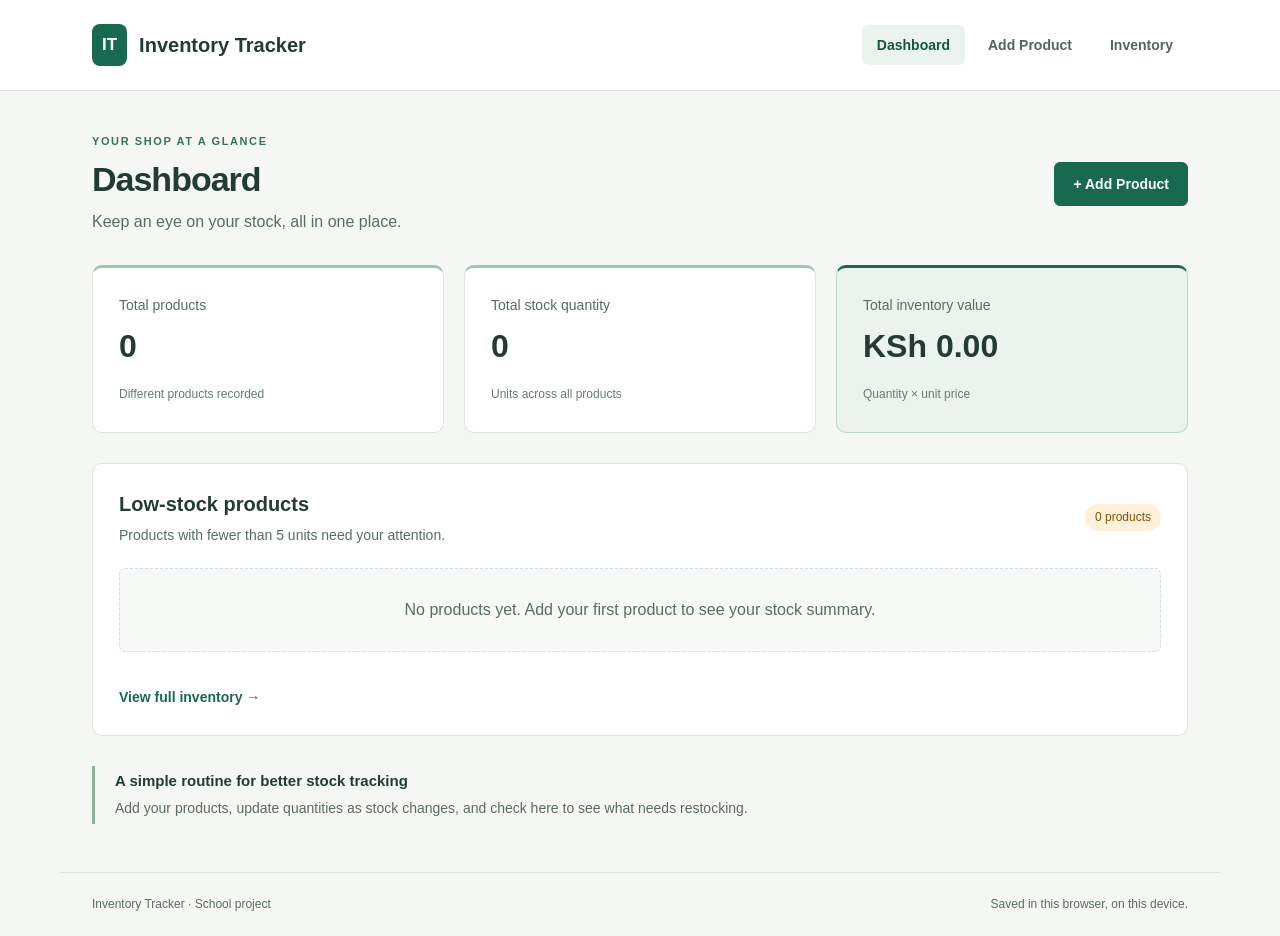
==== index.html @ 6ff9e6d7 "Final application source code" ====
<!DOCTYPE html>
<html lang="en">
<head>
  <meta charset="UTF-8">
  <meta name="viewport" content="width=device-width, initial-scale=1.0">
  <meta name="description" content="A simple inventory tracker for a small shop.">
  <title>Dashboard | Inventory Tracker</title>
  <link rel="stylesheet" href="css/style.css">
  <script src="js/script.js" defer></script>
</head>
<body data-page="dashboard">
  <header class="site-header">
    <div class="header-content">
      <a class="brand" href="index.html"><span class="brand-mark" aria-hidden="true">IT</span> Inventory Tracker</a>
      <nav aria-label="Main navigation">
        <a href="index.html" aria-current="page">Dashboard</a>
        <a href="add-product.html">Add Product</a>
        <a href="inventory.html">Inventory</a>
      </nav>
    </div>
  </header>
  <main>
    <div class="page-heading">
      <div><p class="eyebrow">YOUR SHOP AT A GLANCE</p><h1>Dashboard</h1><p>Keep an eye on your stock, all in one place.</p></div>
      <a class="button" href="add-product.html">+ Add Product</a>
    </div>
    <p id="storage-message" class="message error" role="alert" hidden></p>
    <noscript><p class="message error">Please enable JavaScript to use Inventory Tracker.</p></noscript>
    <section aria-label="Inventory summary" class="summary-grid">
      <div class="summary-card"><p>Total products</p><strong id="total-products">0</strong><span>Different products recorded</span></div>
      <div class="summary-card"><p>Total stock quantity</p><strong id="total-quantity">0</strong><span>Units across all products</span></div>
      <div class="summary-card value-card"><p>Total inventory value</p><strong id="total-value">KSh 0.00</strong><span>Quantity × unit price</span></div>
    </section>
    <section class="panel" aria-labelledby="low-stock-heading">
      <div class="section-heading"><div><h2 id="low-stock-heading">Low-stock products</h2><p>Products with fewer than 5 units need your attention.</p></div><span id="low-stock-count" class="badge low">0 products</span></div>
      <div id="low-stock-list" class="stock-list"></div>
      <p id="dashboard-empty" class="empty-state"></p>
      <a class="text-link" href="inventory.html">View full inventory &rarr;</a>
    </section>
    <section class="note" aria-labelledby="getting-started"><h2 id="getting-started">A simple routine for better stock tracking</h2><p>Add your products, update quantities as stock changes, and check here to see what needs restocking.</p></section>
  </main>
  <footer><p>Inventory Tracker · School project</p><p>Saved in this browser, on this device.</p></footer>
</body>
</html>
---- css/style.css ----
/* Shared styles keep all three pages consistent. */
* { box-sizing: border-box; }
body { margin: 0; font-family: Arial, Helvetica, sans-serif; color: #223b34; background: #f5f7f5; line-height: 1.6; }
a { color: #17694f; }
button, input { font: inherit; }
.site-header { background: white; border-bottom: 1px solid #dce5df; }
.header-content, main, footer { max-width: 1160px; margin: 0 auto; padding-left: 32px; padding-right: 32px; }
.header-content { display: flex; justify-content: space-between; align-items: center; gap: 24px; min-height: 90px; }
.brand { display: flex; align-items: center; gap: 12px; font-weight: bold; font-size: 20px; text-decoration: none; color: #223b34; }
.brand-mark { background: #17694f; color: white; padding: 7px 10px; border-radius: 8px; font-size: 17px; }
nav { display: flex; gap: 8px; }
nav a { padding: 9px 15px; text-decoration: none; border-radius: 6px; font-size: 14px; font-weight: bold; color: #52665d; }
nav a:hover, nav a[aria-current="page"] { background: #eaf3ee; color: #14563f; }
main { min-height: calc(100vh - 188px); padding-top: 42px; padding-bottom: 48px; }
.page-heading, .section-heading { display: flex; align-items: center; justify-content: space-between; gap: 24px; }
.page-heading { margin-bottom: 30px; }
h1 { font-size: 34px; line-height: 1.2; margin: 4px 0 10px; letter-spacing: -1px; }
h2 { font-size: 20px; line-height: 1.4; margin: 0 0 6px; }
p { margin: 0 0 12px; color: #596c63; }
.page-heading p:last-child, .section-heading p { margin-bottom: 0; }
.eyebrow { font-size: 11px; letter-spacing: 1.6px; font-weight: bold; color: #37725a; margin: 0 0 8px; }
button, .button { display: inline-block; border: 1px solid #17694f; border-radius: 6px; padding: 10px 18px; background: #17694f; color: white; cursor: pointer; text-decoration: none; font-weight: bold; font-size: 14px; white-space: nowrap; }
button:hover, .button:hover { background: #10543e; }
.summary-grid { display: grid; grid-template-columns: repeat(3, minmax(0, 1fr)); gap: 20px; margin-bottom: 30px; }
.summary-card, .panel { background: white; border: 1px solid #dce5df; border-radius: 10px; padding: 26px; }
.summary-card { border-top: 3px solid #9fc5af; }
.summary-card p { font-size: 14px; margin-bottom: 10px; }
.summary-card strong { display: block; font-size: 32px; line-height: 1.3; margin-bottom: 12px; overflow-wrap: anywhere; }
.summary-card span { font-size: 12px; color: #687c70; }
.value-card { background: #eaf3ee; border-color: #bcd6c7; border-top-color: #17694f; }
.section-heading { margin-bottom: 22px; }
.section-heading p, .table-hint { font-size: 14px; }
.badge { display: inline-block; font-size: 12px; padding: 4px 10px; border-radius: 20px; white-space: nowrap; background: #eaf3ee; color: #176044; }
.low { background: #fff1d9; color: #805009; }
.stock-item { display: flex; justify-content: space-between; align-items: center; gap: 18px; padding: 16px 0; border-top: 1px solid #edf0ed; }
.stock-item strong, .stock-item span { overflow-wrap: anywhere; }
.stock-item p { font-size: 13px; margin: 2px 0 0; }
.text-link { display: inline-block; margin-top: 18px; font-size: 14px; font-weight: bold; text-decoration: none; }
.text-link:hover { text-decoration: underline; }
.empty-state { background: #f7f9f7; border: 1px dashed #d5e0d8; padding: 28px 20px; text-align: center; border-radius: 6px; margin: 16px 0; }
.note { border-left: 3px solid #8ab49b; padding: 4px 0 4px 20px; margin-top: 30px; }
.note h2 { font-size: 15px; }.note p { font-size: 14px; margin-bottom: 0; }
.form-layout { display: grid; grid-template-columns: minmax(0, 1.6fr) minmax(0, 1fr); gap: 24px; align-items: start; }
form { margin-top: 24px; }
.field { margin-bottom: 18px; }
label { display: block; font-size: 14px; font-weight: bold; margin-bottom: 6px; }
input { width: 100%; border: 1px solid #bccdc2; border-radius: 5px; padding: 10px 12px; background: white; color: #223b34; min-height: 44px; }
input::placeholder { color: #7b8982; }
.field-grid { display: grid; grid-template-columns: repeat(2, minmax(0, 1fr)); gap: 18px; }
.field-error { display: block; color: #a32d2d; font-size: 13px; margin-top: 4px; }
input[aria-invalid="true"] { border-color: #b63e3e; }
.message { padding: 12px 16px; border-radius: 5px; background: #eaf3ee; color: #14563f; margin: 0 0 20px; }
.error { background: #fff0ed; color: #9b2e27; }
.latest-panel h3 { font-size: 22px; overflow-wrap: anywhere; margin-bottom: 4px; }
dl { margin: 20px 0 0; } dl div { display: flex; justify-content: space-between; gap: 20px; border-top: 1px solid #edf0ed; padding: 10px 0; } dt { color: #596c63; } dd { margin: 0; font-weight: bold; text-align: right; overflow-wrap: anywhere; }
.search-field { width: 280px; max-width: 100%; }
.table-scroll { overflow-x: auto; }
table { border-collapse: collapse; width: 100%; min-width: 900px; font-size: 14px; text-align: left; }
th { background: #f1f5f2; color: #4b6356; font-weight: bold; }
th, td { border-bottom: 1px solid #e2e9e3; padding: 15px 12px; }
td:first-child, td:nth-child(2) { max-width: 200px; overflow-wrap: anywhere; }
.quantity-input { width: 92px; }
.actions { display: flex; gap: 8px; }
.actions button { padding: 8px 12px; }
.actions .delete-button { background: white; border-color: #e6c5c0; color: #a1362e; }
.actions .delete-button:hover { background: #fff0ed; }
.row-error { max-width: 160px; }
footer { display: flex; justify-content: space-between; gap: 16px; border-top: 1px solid #dce5df; padding-top: 22px; padding-bottom: 22px; }
footer p { font-size: 12px; margin: 0; }
:focus-visible { outline: 3px solid #bd821d; outline-offset: 3px; }
.visually-hidden { position: absolute; width: 1px; height: 1px; padding: 0; overflow: hidden; clip-path: inset(50%); white-space: nowrap; }
[hidden] { display: none; }
/* Tablet: give the larger value card its own row. */
@media (max-width: 900px) {
  .header-content { flex-direction: column; gap: 12px; padding-top: 18px; padding-bottom: 18px; }
  .summary-grid { grid-template-columns: repeat(2, minmax(0, 1fr)); }
  .value-card { grid-column: 1 / -1; }
  .form-layout { grid-template-columns: 1fr; }
}
/* Mobile: stack content while allowing only the table to scroll sideways. */
@media (max-width: 600px) {
  .header-content, main, footer { padding-left: 18px; padding-right: 18px; }
  main { padding-top: 28px; }
  nav { width: 100%; justify-content: center; gap: 2px; } nav a { padding: 9px 11px; }
  h1 { font-size: 28px; }
  .page-heading, .section-heading { align-items: flex-start; flex-direction: column; gap: 16px; }
  .summary-grid, .field-grid { grid-template-columns: 1fr; }
  .summary-grid { gap: 14px; }
  .panel, .summary-card { padding: 20px; }
  .search-field { width: 100%; }
  footer { flex-direction: column; gap: 4px; }
}
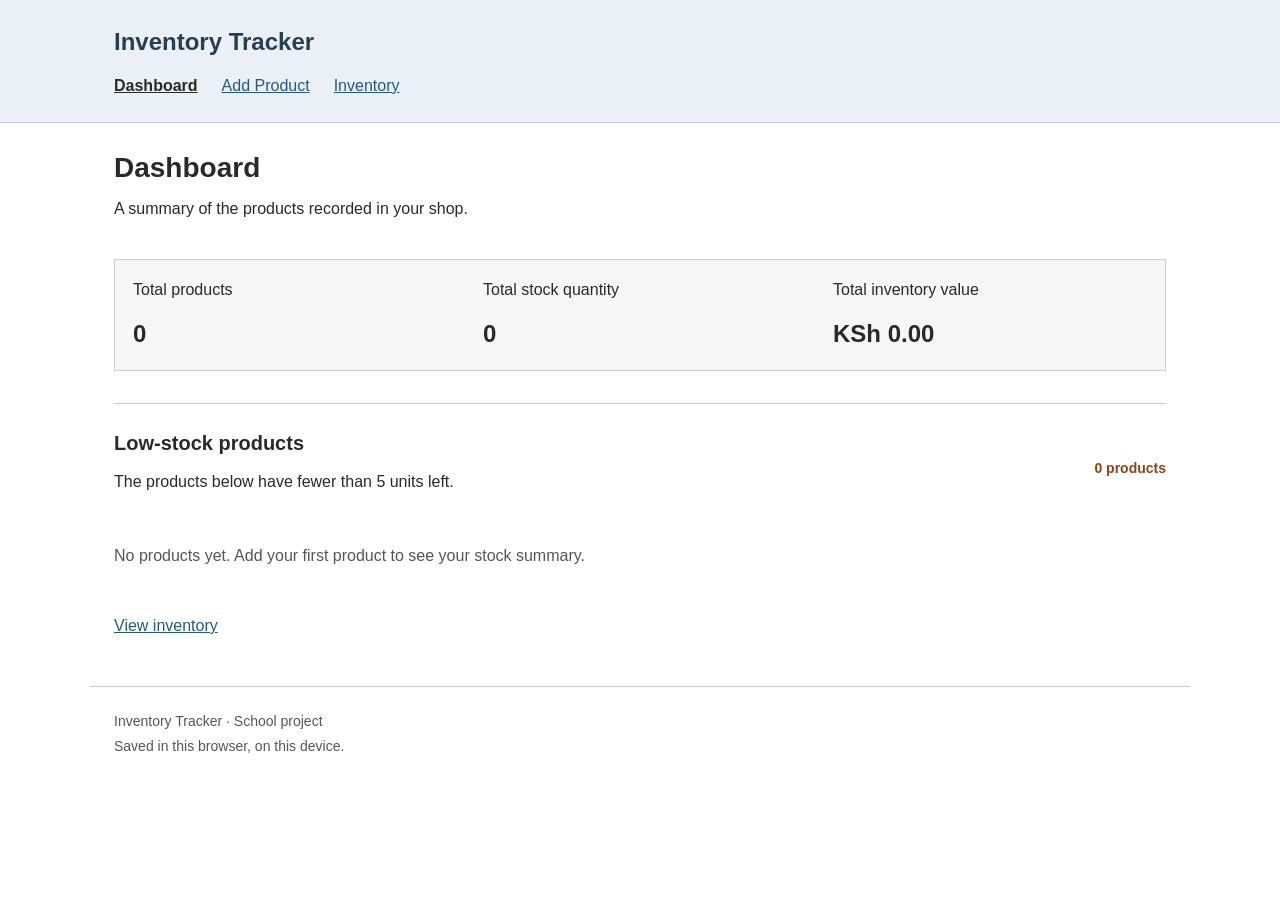
==== commit c79d77a7: "Final application source code" ====
--- a/index.html
+++ b/index.html
@@ -8,10 +8,10 @@
   <link rel="stylesheet" href="css/style.css">
   <script src="js/script.js" defer></script>
 </head>
-<body data-page="dashboard">
+<body id="dashboard">
   <header class="site-header">
     <div class="header-content">
-      <a class="brand" href="index.html"><span class="brand-mark" aria-hidden="true">IT</span> Inventory Tracker</a>
+      <a class="brand" href="index.html">Inventory Tracker</a>
       <nav aria-label="Main navigation">
         <a href="index.html" aria-current="page">Dashboard</a>
         <a href="add-product.html">Add Product</a>
@@ -21,23 +21,21 @@
   </header>
   <main>
     <div class="page-heading">
-      <div><p class="eyebrow">YOUR SHOP AT A GLANCE</p><h1>Dashboard</h1><p>Keep an eye on your stock, all in one place.</p></div>
-      <a class="button" href="add-product.html">+ Add Product</a>
+      <div><h1>Dashboard</h1><p>A summary of the products recorded in your shop.</p></div>
     </div>
     <p id="storage-message" class="message error" role="alert" hidden></p>
     <noscript><p class="message error">Please enable JavaScript to use Inventory Tracker.</p></noscript>
     <section aria-label="Inventory summary" class="summary-grid">
-      <div class="summary-card"><p>Total products</p><strong id="total-products">0</strong><span>Different products recorded</span></div>
-      <div class="summary-card"><p>Total stock quantity</p><strong id="total-quantity">0</strong><span>Units across all products</span></div>
-      <div class="summary-card value-card"><p>Total inventory value</p><strong id="total-value">KSh 0.00</strong><span>Quantity × unit price</span></div>
+      <div class="summary-card"><p>Total products</p><strong id="total-products">0</strong></div>
+      <div class="summary-card"><p>Total stock quantity</p><strong id="total-quantity">0</strong></div>
+      <div class="summary-card"><p>Total inventory value</p><strong id="total-value">KSh 0.00</strong></div>
     </section>
     <section class="panel" aria-labelledby="low-stock-heading">
-      <div class="section-heading"><div><h2 id="low-stock-heading">Low-stock products</h2><p>Products with fewer than 5 units need your attention.</p></div><span id="low-stock-count" class="badge low">0 products</span></div>
+      <div class="section-heading"><div><h2 id="low-stock-heading">Low-stock products</h2><p>The products below have fewer than 5 units left.</p></div><span id="low-stock-count" class="badge low">0 products</span></div>
       <div id="low-stock-list" class="stock-list"></div>
       <p id="dashboard-empty" class="empty-state"></p>
-      <a class="text-link" href="inventory.html">View full inventory &rarr;</a>
+      <a class="text-link" href="inventory.html">View inventory</a>
     </section>
-    <section class="note" aria-labelledby="getting-started"><h2 id="getting-started">A simple routine for better stock tracking</h2><p>Add your products, update quantities as stock changes, and check here to see what needs restocking.</p></section>
   </main>
   <footer><p>Inventory Tracker · School project</p><p>Saved in this browser, on this device.</p></footer>
 </body>
--- a/css/style.css
+++ b/css/style.css
@@ -1,92 +1,160 @@
-/* Shared styles keep all three pages consistent. */
+﻿/* Shared page styles. */
 * { box-sizing: border-box; }
-body { margin: 0; font-family: Arial, Helvetica, sans-serif; color: #223b34; background: #f5f7f5; line-height: 1.6; }
-a { color: #17694f; }
-button, input { font: inherit; }
-.site-header { background: white; border-bottom: 1px solid #dce5df; }
-.header-content, main, footer { max-width: 1160px; margin: 0 auto; padding-left: 32px; padding-right: 32px; }
-.header-content { display: flex; justify-content: space-between; align-items: center; gap: 24px; min-height: 90px; }
-.brand { display: flex; align-items: center; gap: 12px; font-weight: bold; font-size: 20px; text-decoration: none; color: #223b34; }
-.brand-mark { background: #17694f; color: white; padding: 7px 10px; border-radius: 8px; font-size: 17px; }
-nav { display: flex; gap: 8px; }
-nav a { padding: 9px 15px; text-decoration: none; border-radius: 6px; font-size: 14px; font-weight: bold; color: #52665d; }
-nav a:hover, nav a[aria-current="page"] { background: #eaf3ee; color: #14563f; }
-main { min-height: calc(100vh - 188px); padding-top: 42px; padding-bottom: 48px; }
-.page-heading, .section-heading { display: flex; align-items: center; justify-content: space-between; gap: 24px; }
-.page-heading { margin-bottom: 30px; }
-h1 { font-size: 34px; line-height: 1.2; margin: 4px 0 10px; letter-spacing: -1px; }
-h2 { font-size: 20px; line-height: 1.4; margin: 0 0 6px; }
-p { margin: 0 0 12px; color: #596c63; }
-.page-heading p:last-child, .section-heading p { margin-bottom: 0; }
-.eyebrow { font-size: 11px; letter-spacing: 1.6px; font-weight: bold; color: #37725a; margin: 0 0 8px; }
-button, .button { display: inline-block; border: 1px solid #17694f; border-radius: 6px; padding: 10px 18px; background: #17694f; color: white; cursor: pointer; text-decoration: none; font-weight: bold; font-size: 14px; white-space: nowrap; }
-button:hover, .button:hover { background: #10543e; }
-.summary-grid { display: grid; grid-template-columns: repeat(3, minmax(0, 1fr)); gap: 20px; margin-bottom: 30px; }
-.summary-card, .panel { background: white; border: 1px solid #dce5df; border-radius: 10px; padding: 26px; }
-.summary-card { border-top: 3px solid #9fc5af; }
-.summary-card p { font-size: 14px; margin-bottom: 10px; }
-.summary-card strong { display: block; font-size: 32px; line-height: 1.3; margin-bottom: 12px; overflow-wrap: anywhere; }
-.summary-card span { font-size: 12px; color: #687c70; }
-.value-card { background: #eaf3ee; border-color: #bcd6c7; border-top-color: #17694f; }
-.section-heading { margin-bottom: 22px; }
-.section-heading p, .table-hint { font-size: 14px; }
-.badge { display: inline-block; font-size: 12px; padding: 4px 10px; border-radius: 20px; white-space: nowrap; background: #eaf3ee; color: #176044; }
-.low { background: #fff1d9; color: #805009; }
-.stock-item { display: flex; justify-content: space-between; align-items: center; gap: 18px; padding: 16px 0; border-top: 1px solid #edf0ed; }
-.stock-item strong, .stock-item span { overflow-wrap: anywhere; }
-.stock-item p { font-size: 13px; margin: 2px 0 0; }
-.text-link { display: inline-block; margin-top: 18px; font-size: 14px; font-weight: bold; text-decoration: none; }
-.text-link:hover { text-decoration: underline; }
-.empty-state { background: #f7f9f7; border: 1px dashed #d5e0d8; padding: 28px 20px; text-align: center; border-radius: 6px; margin: 16px 0; }
-.note { border-left: 3px solid #8ab49b; padding: 4px 0 4px 20px; margin-top: 30px; }
-.note h2 { font-size: 15px; }.note p { font-size: 14px; margin-bottom: 0; }
-.form-layout { display: grid; grid-template-columns: minmax(0, 1.6fr) minmax(0, 1fr); gap: 24px; align-items: start; }
+body {
+  margin: 0;
+  font-family: Arial, sans-serif;
+  font-size: 16px;
+  line-height: 1.5;
+  color: #292929;
+  background-color: white;
+}
+a { color: #245982; }
+.site-header {
+  background-color: #eaf0f5;
+  border-bottom: 1px solid #b9c8d3;
+}
+.header-content, main, footer {
+  max-width: 1100px;
+  margin: 0 auto;
+  padding: 24px;
+}
+.brand {
+  font-size: 24px;
+  font-weight: bold;
+  color: #293f50;
+  text-decoration: none;
+}
+nav {
+  display: flex;
+  flex-wrap: wrap;
+  gap: 24px;
+  margin-top: 14px;
+}
+nav a[aria-current="page"] { color: #292929; font-weight: bold; }
+h1 { font-size: 28px; margin: 0 0 8px; }
+h2 { font-size: 20px; margin: 0 0 12px; }
+h3 { font-size: 18px; }
+p { margin: 0 0 14px; }
+.page-heading, .section-heading {
+  display: flex;
+  justify-content: space-between;
+  align-items: center;
+  gap: 20px;
+  margin-bottom: 20px;
+}
+.summary-grid {
+  display: grid;
+  grid-template-columns: repeat(3, 1fr);
+  border: 1px solid #ccc;
+  margin: 24px 0 32px;
+}
+.summary-card { padding: 18px; background-color: #f6f6f6; }
+.summary-card strong { font-size: 24px; overflow-wrap: anywhere; }
+.panel { padding: 24px 0; border-top: 1px solid #ccc; }
+.badge { color: #315a37; font-size: 14px; }
+.low { color: #924315; font-weight: bold; }
+.stock-item {
+  display: flex;
+  justify-content: space-between;
+  gap: 20px;
+  padding: 12px 0;
+  border-bottom: 1px solid #ddd;
+}
+.stock-item p { margin: 4px 0 0; }
+.text-link { display: inline-block; margin-top: 16px; }
+.empty-state { padding: 16px 0; color: #555; }
+.form-layout { max-width: 640px; }
 form { margin-top: 24px; }
 .field { margin-bottom: 18px; }
-label { display: block; font-size: 14px; font-weight: bold; margin-bottom: 6px; }
-input { width: 100%; border: 1px solid #bccdc2; border-radius: 5px; padding: 10px 12px; background: white; color: #223b34; min-height: 44px; }
-input::placeholder { color: #7b8982; }
-.field-grid { display: grid; grid-template-columns: repeat(2, minmax(0, 1fr)); gap: 18px; }
-.field-error { display: block; color: #a32d2d; font-size: 13px; margin-top: 4px; }
-input[aria-invalid="true"] { border-color: #b63e3e; }
-.message { padding: 12px 16px; border-radius: 5px; background: #eaf3ee; color: #14563f; margin: 0 0 20px; }
-.error { background: #fff0ed; color: #9b2e27; }
-.latest-panel h3 { font-size: 22px; overflow-wrap: anywhere; margin-bottom: 4px; }
-dl { margin: 20px 0 0; } dl div { display: flex; justify-content: space-between; gap: 20px; border-top: 1px solid #edf0ed; padding: 10px 0; } dt { color: #596c63; } dd { margin: 0; font-weight: bold; text-align: right; overflow-wrap: anywhere; }
+label { display: block; margin-bottom: 6px; }
+input, button {
+  font: inherit;
+  padding: 8px;
+  min-height: 42px;
+  border: 1px solid #999;
+  border-radius: 2px;
+}
+input { width: 100%; background-color: white; color: #292929; }
+button {
+  background-color: #245982;
+  color: white;
+  border-color: #245982;
+  padding: 8px 16px;
+  cursor: pointer;
+}
+button:hover { background-color: #183e5c; }
+.field-grid {
+  display: grid;
+  grid-template-columns: 1fr 1fr;
+  gap: 20px;
+}
+.field-error {
+  display: block;
+  color: #a02222;
+  font-size: 14px;
+  margin-top: 4px;
+}
+input[aria-invalid="true"] { border-color: #a02222; }
+.message {
+  padding: 12px;
+  background-color: #edf5ed;
+  color: #315a37;
+  border-left: 3px solid #315a37;
+  margin-bottom: 18px;
+}
+.error { background-color: #fff1f1; color: #a02222; border-left-color: #a02222; }
+dl div {
+  display: flex;
+  justify-content: space-between;
+  gap: 20px;
+  padding: 8px 0;
+  border-bottom: 1px solid #ddd;
+}
+dd { margin: 0; text-align: right; }
 .search-field { width: 280px; max-width: 100%; }
+.table-hint { font-size: 14px; color: #555; }
+/* Only the table scrolls sideways when the screen is narrow. */
 .table-scroll { overflow-x: auto; }
-table { border-collapse: collapse; width: 100%; min-width: 900px; font-size: 14px; text-align: left; }
-th { background: #f1f5f2; color: #4b6356; font-weight: bold; }
-th, td { border-bottom: 1px solid #e2e9e3; padding: 15px 12px; }
-td:first-child, td:nth-child(2) { max-width: 200px; overflow-wrap: anywhere; }
-.quantity-input { width: 92px; }
+table {
+  width: 100%;
+  min-width: 900px;
+  border-collapse: collapse;
+  text-align: left;
+  font-size: 14px;
+}
+th, td { border: 1px solid #ccc; padding: 10px; }
+th { background-color: #eee; }
+td:first-child, td:nth-child(2) { max-width: 180px; }
+td, dd, .stock-item, .latest-panel { overflow-wrap: anywhere; }
+.quantity-input { width: 85px; }
 .actions { display: flex; gap: 8px; }
-.actions button { padding: 8px 12px; }
-.actions .delete-button { background: white; border-color: #e6c5c0; color: #a1362e; }
-.actions .delete-button:hover { background: #fff0ed; }
+.actions button { font-size: 14px; padding: 6px 10px; }
+.delete-button { background-color: white; color: #a02222; border-color: #bba4a4; }
+.delete-button:hover { background-color: #fff1f1; }
 .row-error { max-width: 160px; }
-footer { display: flex; justify-content: space-between; gap: 16px; border-top: 1px solid #dce5df; padding-top: 22px; padding-bottom: 22px; }
-footer p { font-size: 12px; margin: 0; }
-:focus-visible { outline: 3px solid #bd821d; outline-offset: 3px; }
-.visually-hidden { position: absolute; width: 1px; height: 1px; padding: 0; overflow: hidden; clip-path: inset(50%); white-space: nowrap; }
+footer { border-top: 1px solid #ccc; font-size: 14px; color: #555; }
+footer p { margin: 0 0 4px; }
+:focus-visible { outline: 2px solid #245982; outline-offset: 3px; }
+.visually-hidden {
+  position: absolute;
+  width: 1px;
+  height: 1px;
+  overflow: hidden;
+  clip-path: inset(50%);
+}
 [hidden] { display: none; }
-/* Tablet: give the larger value card its own row. */
+/* Tablet layout. */
 @media (max-width: 900px) {
-  .header-content { flex-direction: column; gap: 12px; padding-top: 18px; padding-bottom: 18px; }
-  .summary-grid { grid-template-columns: repeat(2, minmax(0, 1fr)); }
-  .value-card { grid-column: 1 / -1; }
-  .form-layout { grid-template-columns: 1fr; }
+  .summary-grid { grid-template-columns: 1fr 1fr; }
 }
-/* Mobile: stack content while allowing only the table to scroll sideways. */
+/* Mobile layout. */
 @media (max-width: 600px) {
-  .header-content, main, footer { padding-left: 18px; padding-right: 18px; }
-  main { padding-top: 28px; }
-  nav { width: 100%; justify-content: center; gap: 2px; } nav a { padding: 9px 11px; }
-  h1 { font-size: 28px; }
-  .page-heading, .section-heading { align-items: flex-start; flex-direction: column; gap: 16px; }
+  .header-content, main, footer { padding: 18px; }
   .summary-grid, .field-grid { grid-template-columns: 1fr; }
-  .summary-grid { gap: 14px; }
-  .panel, .summary-card { padding: 20px; }
+  .page-heading, .section-heading, .stock-item {
+    flex-direction: column;
+    align-items: flex-start;
+    gap: 10px;
+  }
   .search-field { width: 100%; }
-  footer { flex-direction: column; gap: 4px; }
 }
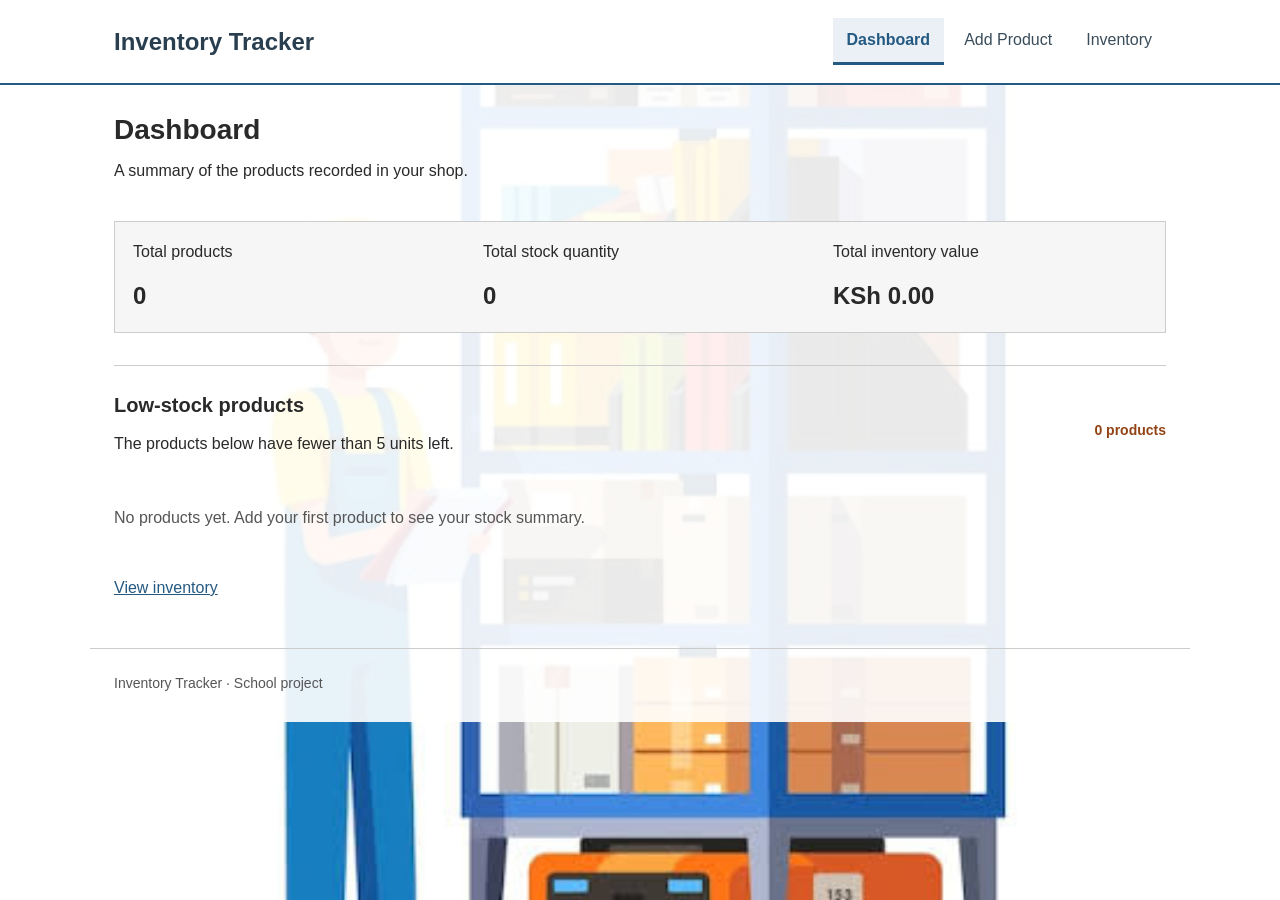
==== commit f3040a6f: "Final application source code" ====
--- a/index.html
+++ b/index.html
@@ -37,6 +37,6 @@
       <a class="text-link" href="inventory.html">View inventory</a>
     </section>
   </main>
-  <footer><p>Inventory Tracker · School project</p><p>Saved in this browser, on this device.</p></footer>
+  <footer><p>Inventory Tracker · School project</p></footer>
 </body>
 </html>
--- a/css/style.css
+++ b/css/style.css
@@ -7,16 +7,37 @@
   line-height: 1.5;
   color: #292929;
   background-color: white;
+  /* The image is in the project folder, one level above this CSS file. */
+  background-image: url("../images.jpg");
+  background-repeat: no-repeat;
+  background-position: center;
+  background-size: cover;
+  min-height: 100vh;
+}
+
+/* A light background keeps the text readable over the picture. */
+main, footer {
+  background-color: rgba(255, 255, 255, 0.9);
 }
 a { color: #245982; }
 .site-header {
-  background-color: #eaf0f5;
-  border-bottom: 1px solid #b9c8d3;
+  background-color: #fff;
+  border-bottom: 2px solid #245982;
 }
 .header-content, main, footer {
   max-width: 1100px;
   margin: 0 auto;
   padding: 24px;
+}
+/* Keep the title and navigation on one line when there is enough space. */
+.header-content {
+  display: flex;
+  flex-wrap: wrap;
+  justify-content: space-between;
+  align-items: center;
+  gap: 16px;
+  padding-top: 18px;
+  padding-bottom: 18px;
 }
 .brand {
   font-size: 24px;
@@ -27,10 +48,25 @@
 nav {
   display: flex;
   flex-wrap: wrap;
-  gap: 24px;
-  margin-top: 14px;
+  gap: 6px;
 }
-nav a[aria-current="page"] { color: #292929; font-weight: bold; }
+nav a {
+  display: block;
+  padding: 10px 14px;
+  border-bottom: 3px solid transparent;
+  text-decoration: none;
+  color: #394c5a;
+}
+nav a:hover {
+  background-color: #f0f4f7;
+  color: #245982;
+}
+nav a[aria-current="page"] {
+  background-color: #eaf0f5;
+  border-bottom-color: #245982;
+  color: #245982;
+  font-weight: bold;
+}
 h1 { font-size: 28px; margin: 0 0 8px; }
 h2 { font-size: 20px; margin: 0 0 12px; }
 h3 { font-size: 18px; }
@@ -150,6 +186,9 @@
 /* Mobile layout. */
 @media (max-width: 600px) {
   .header-content, main, footer { padding: 18px; }
+  .header-content { flex-direction: column; align-items: flex-start; }
+  nav { width: 100%; gap: 4px; }
+  nav a { flex: 1; padding: 10px 8px; font-size: 14px; text-align: center; }
   .summary-grid, .field-grid { grid-template-columns: 1fr; }
   .page-heading, .section-heading, .stock-item {
     flex-direction: column;
